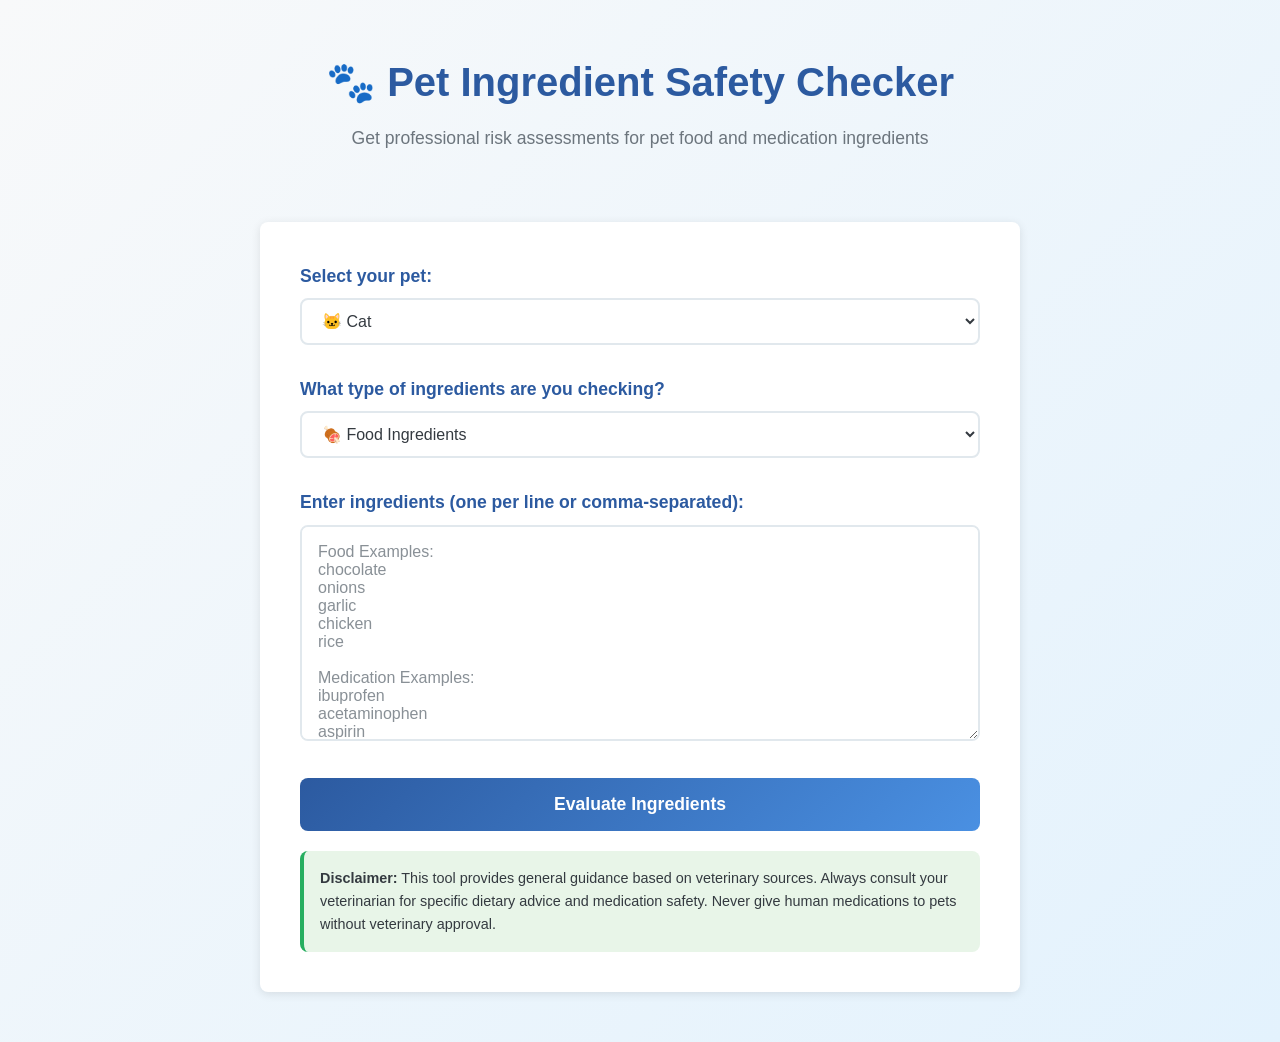
==== index.html @ 03c525cd "Initial commit: Pet Ingredient Safety Checker with multi-agent system" ====
<!DOCTYPE html>
<html lang="en">
<head>
    <meta charset="UTF-8">
    <meta name="viewport" content="width=device-width, initial-scale=1.0">
    <title>Pet Ingredient Safety Checker</title>
    <link rel="stylesheet" href="styles.css">
</head>
<body>
    <div class="container">
        <header>
            <h1>🐾 Pet Ingredient Safety Checker</h1>
            <p>Get professional risk assessments for pet food and medication ingredients</p>
        </header>

        <main class="input-section">
            <div class="form-container">
                <div class="pet-selector">
                    <label for="petType">Select your pet:</label>
                    <select id="petType" name="petType">
                        <option value="cat">🐱 Cat</option>
                        <option value="dog">🐕 Dog</option>
                    </select>
                </div>

                <div class="category-selector">
                    <label for="ingredientCategory">What type of ingredients are you checking?</label>
                    <select id="ingredientCategory" name="ingredientCategory">
                        <option value="food">🍖 Food Ingredients</option>
                        <option value="medication">💊 Medication Ingredients</option>
                        <option value="mixed">🔍 Mixed (Food & Medication)</option>
                    </select>
                </div>

                <div class="ingredients-input">
                    <label for="ingredients">Enter ingredients (one per line or comma-separated):</label>
                    <textarea 
                        id="ingredients" 
                        name="ingredients" 
                        placeholder="Food Examples:&#10;chocolate&#10;onions&#10;garlic&#10;chicken&#10;rice&#10;&#10;Medication Examples:&#10;ibuprofen&#10;acetaminophen&#10;aspirin&#10;xylitol&#10;caffeine"
                        rows="10"
                    ></textarea>
                </div>

                <button id="evaluateBtn" class="evaluate-btn">
                    <span class="btn-text">Evaluate Ingredients</span>
                    <span class="loading-spinner" style="display: none;">🔄</span>
                </button>

                <div class="disclaimer">
                    <p><strong>Disclaimer:</strong> This tool provides general guidance based on veterinary sources. Always consult your veterinarian for specific dietary advice and medication safety. Never give human medications to pets without veterinary approval.</p>
                </div>
            </div>
        </main>

        <div id="results" class="results-section" style="display: none;">
            <h2>Safety Assessment Results</h2>
            <div id="resultsContent"></div>
            <button id="newSearchBtn" class="secondary-btn">New Search</button>
        </div>
    </div>

    <script src="script.js"></script>
</body>
</html>
---- styles.css ----
/* Pet Ingredient Safety Checker Styles */
:root {
    --primary-blue: #2c5aa0;
    --secondary-blue: #4a90e2;
    --accent-green: #27ae60;
    --light-green: #e8f5e8;
    --warning-orange: #f39c12;
    --danger-red: #e74c3c;
    --light-gray: #f8f9fa;
    --medium-gray: #6c757d;
    --dark-gray: #343a40;
    --white: #ffffff;
    --shadow: 0 2px 10px rgba(0, 0, 0, 0.1);
    --border-radius: 8px;
}

* {
    margin: 0;
    padding: 0;
    box-sizing: border-box;
}

body {
    font-family: 'Segoe UI', Tahoma, Geneva, Verdana, sans-serif;
    line-height: 1.6;
    color: var(--dark-gray);
    background: linear-gradient(135deg, var(--light-gray) 0%, #e3f2fd 100%);
    min-height: 100vh;
}

.container {
    max-width: 800px;
    margin: 0 auto;
    padding: 20px;
}

header {
    text-align: center;
    margin-bottom: 40px;
    padding: 30px 0;
}

header h1 {
    color: var(--primary-blue);
    font-size: 2.5rem;
    margin-bottom: 10px;
    font-weight: 700;
}

header p {
    color: var(--medium-gray);
    font-size: 1.1rem;
    font-weight: 400;
}

.form-container {
    background: var(--white);
    padding: 40px;
    border-radius: var(--border-radius);
    box-shadow: var(--shadow);
    margin-bottom: 30px;
}

.pet-selector,
.category-selector {
    margin-bottom: 30px;
}

.pet-selector label,
.category-selector label {
    display: block;
    margin-bottom: 8px;
    font-weight: 600;
    color: var(--primary-blue);
    font-size: 1.1rem;
}

.pet-selector select,
.category-selector select {
    width: 100%;
    padding: 12px 16px;
    border: 2px solid #e1e8ed;
    border-radius: var(--border-radius);
    font-size: 1rem;
    background: var(--white);
    color: var(--dark-gray);
    cursor: pointer;
    transition: border-color 0.3s ease;
}

.pet-selector select:focus,
.category-selector select:focus {
    outline: none;
    border-color: var(--secondary-blue);
    box-shadow: 0 0 0 3px rgba(74, 144, 226, 0.1);
}

.ingredients-input {
    margin-bottom: 30px;
}

.ingredients-input label {
    display: block;
    margin-bottom: 8px;
    font-weight: 600;
    color: var(--primary-blue);
    font-size: 1.1rem;
}

.ingredients-input textarea {
    width: 100%;
    padding: 16px;
    border: 2px solid #e1e8ed;
    border-radius: var(--border-radius);
    font-size: 1rem;
    font-family: inherit;
    resize: vertical;
    min-height: 120px;
    transition: border-color 0.3s ease;
}

.ingredients-input textarea:focus {
    outline: none;
    border-color: var(--secondary-blue);
    box-shadow: 0 0 0 3px rgba(74, 144, 226, 0.1);
}

.ingredients-input textarea::placeholder {
    color: var(--medium-gray);
    opacity: 0.8;
}

.evaluate-btn {
    width: 100%;
    padding: 16px 24px;
    background: linear-gradient(135deg, var(--primary-blue), var(--secondary-blue));
    color: var(--white);
    border: none;
    border-radius: var(--border-radius);
    font-size: 1.1rem;
    font-weight: 600;
    cursor: pointer;
    transition: all 0.3s ease;
    position: relative;
    overflow: hidden;
}

.evaluate-btn:hover {
    transform: translateY(-2px);
    box-shadow: 0 4px 15px rgba(44, 90, 160, 0.3);
}

.evaluate-btn:active {
    transform: translateY(0);
}

.evaluate-btn:disabled {
    opacity: 0.7;
    cursor: not-allowed;
    transform: none;
}

.loading-spinner {
    animation: spin 1s linear infinite;
}

@keyframes spin {
    from { transform: rotate(0deg); }
    to { transform: rotate(360deg); }
}

.secondary-btn {
    padding: 12px 24px;
    background: var(--white);
    color: var(--primary-blue);
    border: 2px solid var(--primary-blue);
    border-radius: var(--border-radius);
    font-size: 1rem;
    font-weight: 600;
    cursor: pointer;
    transition: all 0.3s ease;
}

.secondary-btn:hover {
    background: var(--primary-blue);
    color: var(--white);
}

.disclaimer {
    margin-top: 20px;
    padding: 16px;
    background: var(--light-green);
    border-left: 4px solid var(--accent-green);
    border-radius: var(--border-radius);
}

.disclaimer p {
    font-size: 0.9rem;
    color: var(--dark-gray);
    margin: 0;
}

.results-section {
    background: var(--white);
    padding: 40px;
    border-radius: var(--border-radius);
    box-shadow: var(--shadow);
}

.results-section h2 {
    color: var(--primary-blue);
    margin-bottom: 30px;
    font-size: 1.8rem;
    text-align: center;
}

.risk-category {
    margin-bottom: 30px;
    border-radius: var(--border-radius);
    overflow: hidden;
    box-shadow: 0 2px 5px rgba(0, 0, 0, 0.1);
}

.risk-header {
    padding: 16px 20px;
    font-weight: 700;
    font-size: 1.2rem;
    color: var(--white);
    display: flex;
    align-items: center;
    gap: 10px;
}

.risk-header.high-risk {
    background: var(--danger-red);
}

.risk-header.medium-risk {
    background: var(--warning-orange);
}

.risk-header.low-risk {
    background: #f39c12;
}

.risk-header.no-risk {
    background: var(--accent-green);
}

.ingredient-item {
    padding: 20px;
    border-bottom: 1px solid #eee;
    background: var(--white);
}

.ingredient-item:last-child {
    border-bottom: none;
}

.ingredient-name {
    font-weight: 600;
    font-size: 1.1rem;
    color: var(--primary-blue);
    margin-bottom: 8px;
}

.ingredient-justification {
    color: var(--dark-gray);
    margin-bottom: 12px;
    line-height: 1.6;
}

.ingredient-sources {
    font-size: 0.9rem;
    color: var(--medium-gray);
    font-style: italic;
}

.ingredient-sources strong {
    color: var(--dark-gray);
    font-style: normal;
}

.empty-category {
    padding: 20px;
    text-align: center;
    color: var(--medium-gray);
    font-style: italic;
    background: var(--light-gray);
}

/* Responsive Design */
@media (max-width: 768px) {
    .container {
        padding: 15px;
    }
    
    .form-container,
    .results-section {
        padding: 25px;
    }
    
    header h1 {
        font-size: 2rem;
    }
    
    header p {
        font-size: 1rem;
    }
}

@media (max-width: 480px) {
    .form-container,
    .results-section {
        padding: 20px;
    }
    
    header h1 {
        font-size: 1.8rem;
    }
}
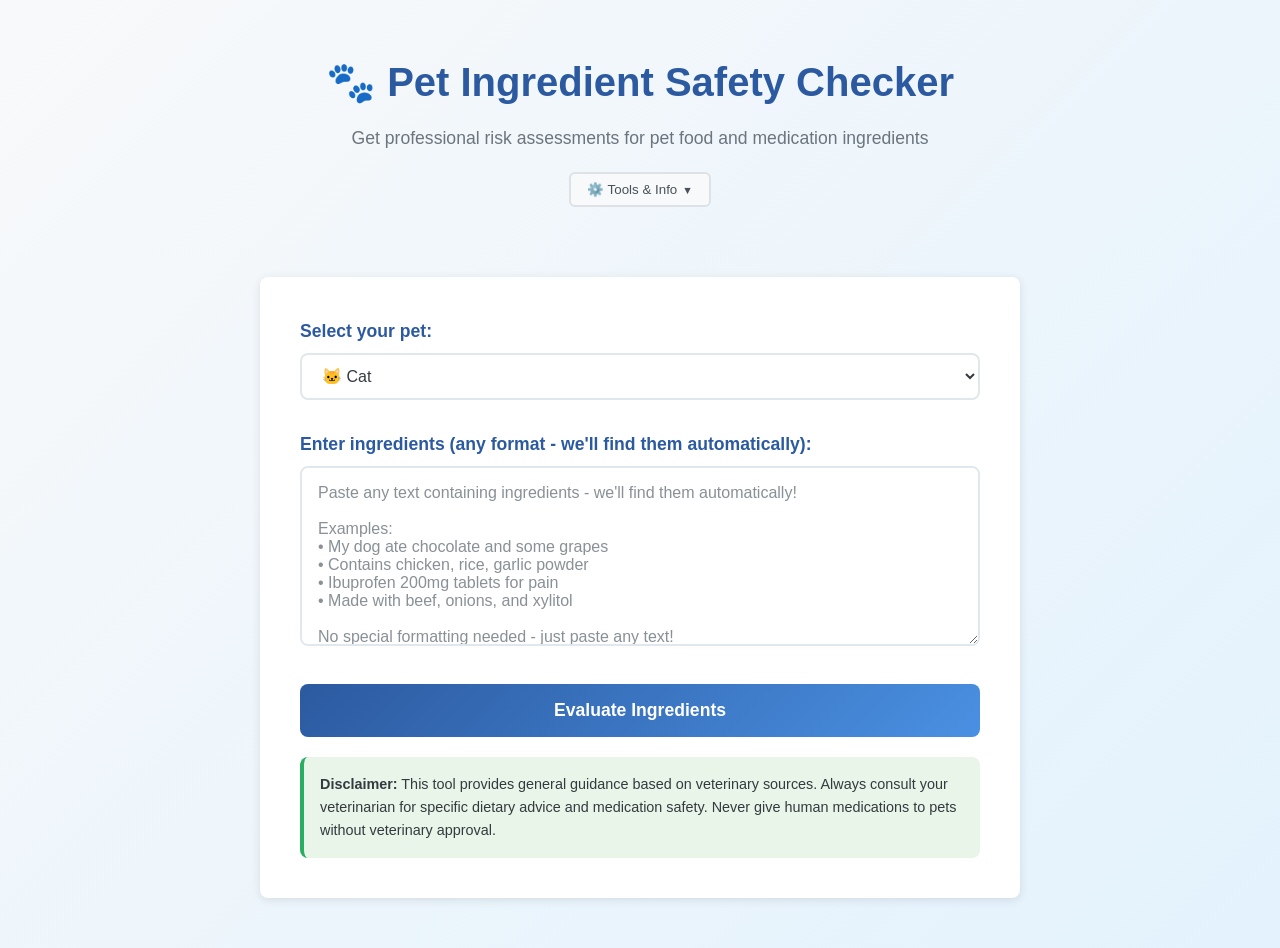
==== commit c3cbe363: "Fix dropdown navigation and search functionality - Added dropdown navigation with Tools & Info menu " ====
--- a/index.html
+++ b/index.html
@@ -4,13 +4,33 @@
     <meta charset="UTF-8">
     <meta name="viewport" content="width=device-width, initial-scale=1.0">
     <title>Pet Ingredient Safety Checker</title>
-    <link rel="stylesheet" href="styles.css">
+    <link rel="stylesheet" href="static/styles.css">
 </head>
 <body>
     <div class="container">
         <header>
             <h1>🐾 Pet Ingredient Safety Checker</h1>
             <p>Get professional risk assessments for pet food and medication ingredients</p>
+            
+            <div class="navigation" style="margin-top: 20px; display: flex; gap: 15px; justify-content: center; align-items: center;">
+                <!-- Dropdown menu for additional features -->
+                <div class="dropdown" style="position: relative;">
+                    <button class="dropdown-btn" style="padding: 8px 16px; background: #f8f9fa; color: #495057; border: 2px solid #dee2e6; border-radius: 6px; cursor: pointer; font-weight: 500; transition: all 0.3s ease; display: flex; align-items: center; gap: 5px;">
+                        ⚙️ Tools & Info
+                        <span style="font-size: 0.8em;">▼</span>
+                    </button>
+                    <div class="dropdown-content" style="display: none; position: absolute; top: 100%; left: 0; background: white; min-width: 200px; box-shadow: 0 8px 16px rgba(0,0,0,0.2); border-radius: 6px; z-index: 1000; border: 1px solid #dee2e6; margin-top: 5px;">
+                        <a href="/admin" style="display: block; padding: 12px 16px; text-decoration: none; color: #495057; border-bottom: 1px solid #f1f3f4; transition: background 0.3s ease;">
+                            🔧 Admin Dashboard
+                            <div style="font-size: 0.8em; color: #6c757d; margin-top: 2px;">Monitor system performance</div>
+                        </a>
+                        <a href="/how-it-works" style="display: block; padding: 12px 16px; text-decoration: none; color: #495057; transition: background 0.3s ease;">
+                            📚 How It Works
+                            <div style="font-size: 0.8em; color: #6c757d; margin-top: 2px;">Learn about our AI agents</div>
+                        </a>
+                    </div>
+                </div>
+            </div>
         </header>
 
         <main class="input-section">
@@ -23,22 +43,13 @@
                     </select>
                 </div>
 
-                <div class="category-selector">
-                    <label for="ingredientCategory">What type of ingredients are you checking?</label>
-                    <select id="ingredientCategory" name="ingredientCategory">
-                        <option value="food">🍖 Food Ingredients</option>
-                        <option value="medication">💊 Medication Ingredients</option>
-                        <option value="mixed">🔍 Mixed (Food & Medication)</option>
-                    </select>
-                </div>
-
                 <div class="ingredients-input">
-                    <label for="ingredients">Enter ingredients (one per line or comma-separated):</label>
+                    <label for="ingredients">Enter ingredients (any format - we'll find them automatically):</label>
                     <textarea 
                         id="ingredients" 
                         name="ingredients" 
-                        placeholder="Food Examples:&#10;chocolate&#10;onions&#10;garlic&#10;chicken&#10;rice&#10;&#10;Medication Examples:&#10;ibuprofen&#10;acetaminophen&#10;aspirin&#10;xylitol&#10;caffeine"
-                        rows="10"
+                        placeholder="Paste any text containing ingredients - we'll find them automatically!&#10;&#10;Examples:&#10;• My dog ate chocolate and some grapes&#10;• Contains chicken, rice, garlic powder&#10;• Ibuprofen 200mg tablets for pain&#10;• Made with beef, onions, and xylitol&#10;&#10;No special formatting needed - just paste any text!"
+                        rows="8"
                     ></textarea>
                 </div>
 
@@ -60,6 +71,6 @@
         </div>
     </div>
 
-    <script src="script.js"></script>
+    <script src="static/script.js"></script>
 </body>
 </html>
--- a/static/styles.css
+++ b/static/styles.css
@@ -0,0 +1,321 @@
+/* Pet Ingredient Safety Checker Styles */
+:root {
+    --primary-blue: #2c5aa0;
+    --secondary-blue: #4a90e2;
+    --accent-green: #27ae60;
+    --light-green: #e8f5e8;
+    --warning-orange: #f39c12;
+    --danger-red: #e74c3c;
+    --light-gray: #f8f9fa;
+    --medium-gray: #6c757d;
+    --dark-gray: #343a40;
+    --white: #ffffff;
+    --shadow: 0 2px 10px rgba(0, 0, 0, 0.1);
+    --border-radius: 8px;
+}
+
+* {
+    margin: 0;
+    padding: 0;
+    box-sizing: border-box;
+}
+
+body {
+    font-family: 'Segoe UI', Tahoma, Geneva, Verdana, sans-serif;
+    line-height: 1.6;
+    color: var(--dark-gray);
+    background: linear-gradient(135deg, var(--light-gray) 0%, #e3f2fd 100%);
+    min-height: 100vh;
+}
+
+.container {
+    max-width: 800px;
+    margin: 0 auto;
+    padding: 20px;
+}
+
+header {
+    text-align: center;
+    margin-bottom: 40px;
+    padding: 30px 0;
+}
+
+header h1 {
+    color: var(--primary-blue);
+    font-size: 2.5rem;
+    margin-bottom: 10px;
+    font-weight: 700;
+}
+
+header p {
+    color: var(--medium-gray);
+    font-size: 1.1rem;
+    font-weight: 400;
+}
+
+.form-container {
+    background: var(--white);
+    padding: 40px;
+    border-radius: var(--border-radius);
+    box-shadow: var(--shadow);
+    margin-bottom: 30px;
+}
+
+.pet-selector,
+.category-selector {
+    margin-bottom: 30px;
+}
+
+.pet-selector label,
+.category-selector label {
+    display: block;
+    margin-bottom: 8px;
+    font-weight: 600;
+    color: var(--primary-blue);
+    font-size: 1.1rem;
+}
+
+.pet-selector select,
+.category-selector select {
+    width: 100%;
+    padding: 12px 16px;
+    border: 2px solid #e1e8ed;
+    border-radius: var(--border-radius);
+    font-size: 1rem;
+    background: var(--white);
+    color: var(--dark-gray);
+    cursor: pointer;
+    transition: border-color 0.3s ease;
+}
+
+.pet-selector select:focus,
+.category-selector select:focus {
+    outline: none;
+    border-color: var(--secondary-blue);
+    box-shadow: 0 0 0 3px rgba(74, 144, 226, 0.1);
+}
+
+.ingredients-input {
+    margin-bottom: 30px;
+}
+
+.ingredients-input label {
+    display: block;
+    margin-bottom: 8px;
+    font-weight: 600;
+    color: var(--primary-blue);
+    font-size: 1.1rem;
+}
+
+.ingredients-input textarea {
+    width: 100%;
+    padding: 16px;
+    border: 2px solid #e1e8ed;
+    border-radius: var(--border-radius);
+    font-size: 1rem;
+    font-family: inherit;
+    resize: vertical;
+    min-height: 120px;
+    transition: border-color 0.3s ease;
+}
+
+.ingredients-input textarea:focus {
+    outline: none;
+    border-color: var(--secondary-blue);
+    box-shadow: 0 0 0 3px rgba(74, 144, 226, 0.1);
+}
+
+.ingredients-input textarea::placeholder {
+    color: var(--medium-gray);
+    opacity: 0.8;
+}
+
+.evaluate-btn {
+    width: 100%;
+    padding: 16px 24px;
+    background: linear-gradient(135deg, var(--primary-blue), var(--secondary-blue));
+    color: var(--white);
+    border: none;
+    border-radius: var(--border-radius);
+    font-size: 1.1rem;
+    font-weight: 600;
+    cursor: pointer;
+    transition: all 0.3s ease;
+    position: relative;
+    overflow: hidden;
+}
+
+.evaluate-btn:hover {
+    transform: translateY(-2px);
+    box-shadow: 0 4px 15px rgba(44, 90, 160, 0.3);
+}
+
+.evaluate-btn:active {
+    transform: translateY(0);
+}
+
+.evaluate-btn:disabled {
+    opacity: 0.7;
+    cursor: not-allowed;
+    transform: none;
+}
+
+.loading-spinner {
+    animation: spin 1s linear infinite;
+}
+
+@keyframes spin {
+    from { transform: rotate(0deg); }
+    to { transform: rotate(360deg); }
+}
+
+.secondary-btn {
+    padding: 12px 24px;
+    background: var(--white);
+    color: var(--primary-blue);
+    border: 2px solid var(--primary-blue);
+    border-radius: var(--border-radius);
+    font-size: 1rem;
+    font-weight: 600;
+    cursor: pointer;
+    transition: all 0.3s ease;
+}
+
+.secondary-btn:hover {
+    background: var(--primary-blue);
+    color: var(--white);
+}
+
+.disclaimer {
+    margin-top: 20px;
+    padding: 16px;
+    background: var(--light-green);
+    border-left: 4px solid var(--accent-green);
+    border-radius: var(--border-radius);
+}
+
+.disclaimer p {
+    font-size: 0.9rem;
+    color: var(--dark-gray);
+    margin: 0;
+}
+
+.results-section {
+    background: var(--white);
+    padding: 40px;
+    border-radius: var(--border-radius);
+    box-shadow: var(--shadow);
+}
+
+.results-section h2 {
+    color: var(--primary-blue);
+    margin-bottom: 30px;
+    font-size: 1.8rem;
+    text-align: center;
+}
+
+.risk-category {
+    margin-bottom: 30px;
+    border-radius: var(--border-radius);
+    overflow: hidden;
+    box-shadow: 0 2px 5px rgba(0, 0, 0, 0.1);
+}
+
+.risk-header {
+    padding: 16px 20px;
+    font-weight: 700;
+    font-size: 1.2rem;
+    color: var(--white);
+    display: flex;
+    align-items: center;
+    gap: 10px;
+}
+
+.risk-header.high-risk {
+    background: var(--danger-red);
+}
+
+.risk-header.medium-risk {
+    background: var(--warning-orange);
+}
+
+.risk-header.low-risk {
+    background: #f39c12;
+}
+
+.risk-header.no-risk {
+    background: var(--accent-green);
+}
+
+.ingredient-item {
+    padding: 20px;
+    border-bottom: 1px solid #eee;
+    background: var(--white);
+}
+
+.ingredient-item:last-child {
+    border-bottom: none;
+}
+
+.ingredient-name {
+    font-weight: 600;
+    font-size: 1.1rem;
+    color: var(--primary-blue);
+    margin-bottom: 8px;
+}
+
+.ingredient-justification {
+    color: var(--dark-gray);
+    margin-bottom: 12px;
+    line-height: 1.6;
+}
+
+.ingredient-sources {
+    font-size: 0.9rem;
+    color: var(--medium-gray);
+    font-style: italic;
+}
+
+.ingredient-sources strong {
+    color: var(--dark-gray);
+    font-style: normal;
+}
+
+.empty-category {
+    padding: 20px;
+    text-align: center;
+    color: var(--medium-gray);
+    font-style: italic;
+    background: var(--light-gray);
+}
+
+/* Responsive Design */
+@media (max-width: 768px) {
+    .container {
+        padding: 15px;
+    }
+    
+    .form-container,
+    .results-section {
+        padding: 25px;
+    }
+    
+    header h1 {
+        font-size: 2rem;
+    }
+    
+    header p {
+        font-size: 1rem;
+    }
+}
+
+@media (max-width: 480px) {
+    .form-container,
+    .results-section {
+        padding: 20px;
+    }
+    
+    header h1 {
+        font-size: 1.8rem;
+    }
+}
